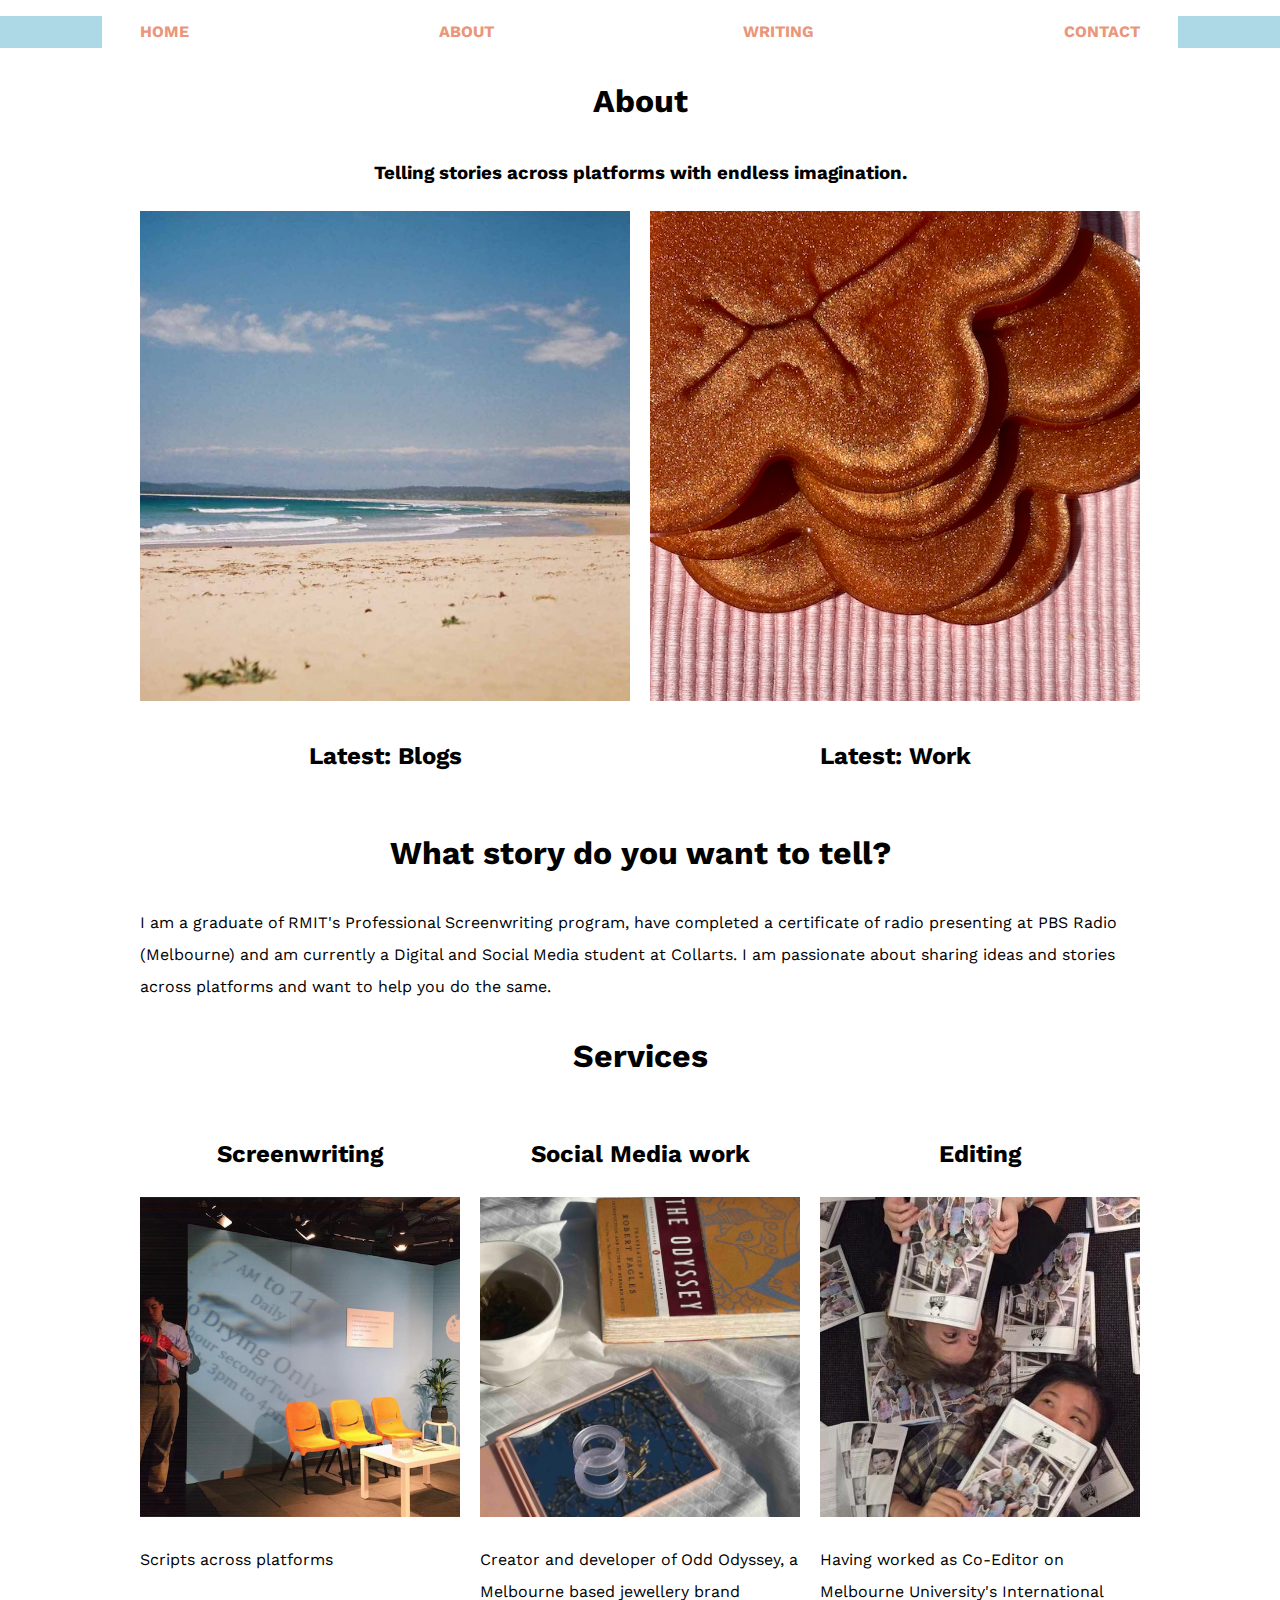
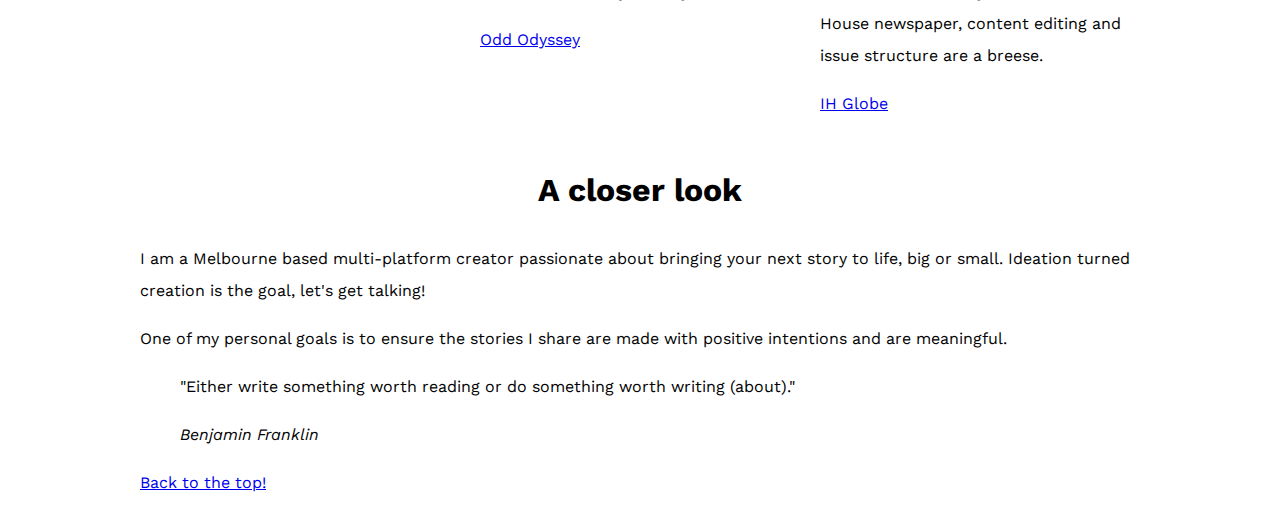
==== about.html @ 519d22ac "Added extra pages! Woohoo!!" ====
<!DOCTYPE html>
<html lang="en">

<head>
  <meta charset="UTF-8">
  <meta http-equiv="X-UA-Compatible" content="IE=edge">
  <meta name="viewport" content="width=device-width, initial-scale=1.0">
  <title>Holly's Style Guide</title>

  <link rel="stylesheet" href="resources/css/style.css">
</head>

<body>

  <header>

    <section class="navigation">

      <button class="nav-prompt">Navigation</button>

      <nav class="layout-wide nav-inner open">
        <ul class="main-nav">
          <li>
            <a href="index.html">Home</a>
          </li>
          <li>
            <a href="about.html">About</a>
          </li>
          <li>
            <a href="writing.html">Writing</a>
          </li>
          <li>
            <a href="contact.html">Contact</a>
          </li>
        </ul>
      </nav>

    </section>

    <section class="layout-wide">

      <h1>About</h1>

    </section>

  </header>
  <section class="layout-wide">
    <h3>Telling stories across platforms with endless imagination. </h3>
  </section>

  </section>
  <main>

    <section class="layout-wide">



      <section class="grid">

        <div>
          <img src="resources/images/Merimbula.jpg" width="auto" alt="Blog post 1">


          <h2>Latest: Blogs</h2>
        </div>

        <div> <img src="resources/images/Coasters.jpeg" width="auto" alt="Odd Odyssey">

          <h2>Latest: Work</h2>

        </div>


      </section>

      <h1>What story do you want to tell?</h1>

      <p>I am a graduate of RMIT's Professional Screenwriting program, have completed a certificate of radio
        presenting at PBS Radio (Melbourne) and am currently a Digital and Social Media student at Collarts. I
        am passionate about sharing ideas and stories across platforms and want to help you do the same.
      </p>

      <h1>Services</h1>

      <section class="grid grid-3">

        <div>
          <h2>Screenwriting</h2>
          <img src="resources/images/ALI-EN.jpeg" width="auto" height="auto" alt="Ali-en set image">
          <p>Scripts across platforms</p>

          <!-- What's the best way to add scripts without copyright/ stealing issues? -->

        </div>
        <div>
          <h2>Social Media work</h2>
          <img src="resources/images/Odd Odyssey shoot.jpg" width="auto" height="auto" alt="Odd Odyssey backyard shoot">
          <p>Creator and developer of Odd Odyssey, a Melbourne based jewellery brand</p>

          <p><a href="https://www.instagram.com/odd_odyssey_/">Odd Odyssey</a></p>
        </div>
        <div>
          <h2>Editing</h2>

          <img src="resources/images/Globe on the floor.jpeg" width="auto" height="auto">
          <p>Having worked as Co-Editor on Melbourne University's International House newspaper, content
            editing and issue structure are a breese.

          <p><a href="https://issuu.com/ihglobe/docs/issue_1_19.09.16">IH Globe</a></p>
        </div>
      </section>


      <h1>A closer look</h1>

      <p>I am a Melbourne based multi-platform creator passionate about bringing your next story to life, big or
        small.
        Ideation turned creation is the goal, let's get talking!</p>
      <!-- Add a a link/ button to the contact page -->

      <p>One of my personal goals is to ensure the stories I share are made with positive intentions and are
        meaningful.</p>

      <blockquote>
        <p>
          "Either write something worth reading or do something worth writing (about)."
        </p>
        <cite>Benjamin Franklin</cite>
      </blockquote>

      <!-- Add a lil picture and/ or a link/ button to the about page -->





      <!-- make this on the right hand side -->
      <p><a href="#">Back to the top!</a></p>

      <p>
       
<script src="resources/js/scripts.js"></script>
---- resources/css/style.css ----
@import url(normalize.css);

@import url('https://fonts.googleapis.com/css2?family=Poppins:wght@300&family=Work+Sans:wght@300&display=swap');

/* -------------------- VARIABLES */

/* -------------------- GLOBAL DEFAULTS */

body {
    background-color: white;
    font-family: 'Poppins', sans-serif;
    font-family: 'Work Sans', sans-serif;
    line-height: 2;
}

img{
    max-width: 100%;
    height: auto;
}

/* -------------------- HEADINGS AND TYPE */

h1 {
    text-align: center;
}

h2 {
    text-align: center;
}

h3 {
    text-align: center;
}
/* -------------------- LAYOUTS */

.layout-wide {
    background-color: white;
    max-width: 1000px;
    margin-left: auto;
    margin-right: auto;
    padding-left: 3%;
    padding-right: 3%;
}


.centre {
    display: block;
    margin-left: auto;
    margin-right: auto;
    height: 15%;
    width: 15%;
}



/* -------------------- HEADER */

/* -------------------- NAVIGATION */

.nav-prompt {
    cursor: pointer;
    background-color: transparent;
    border: none;
    text-align: center;
    width: 100%;
    color: black;
    padding-top: 3%;
    padding-bottom: 3%;
}

.navigation {
    background-color: lightblue;
}

.main-nav {
    list-style: none;
    padding: 0;
}

.main-nav li {
    text-align: center;
    text-transform: uppercase;

}

.main-nav a {
    color: darksalmon;
    font-weight: bold;
    text-decoration: none;

}

/* this is for navigation for mobile view only */

@media screen and (max-width: 800px)  {
    .nav-inner {
        max-height: 0;
        overflow: hidden;
        padding-top: 0;
        padding-bottom: 0;
        overflow: hidden;
        }

    .nav-inner.open {
        max-height: 100vh;
    }
}


/* this is to hide navigation on desktop */



@media screen and (min-width: 800px) {
    
    .nav-prompt {
        display: none;
    }
     .main-nav{
         display: flex;
         justify-content: space-between;
     }
}

/* -------------------- FOOTER */

/* -------------------- MODULES */

.grid {
    display: grid;
}

@media screen and (min-width: 800px) {

    .grid {
        grid-template-columns: 1fr 1fr ;
        gap: 20px;
    }

    .grid-3 {
        grid-template-columns: 1fr 1fr 1fr;
    }
}
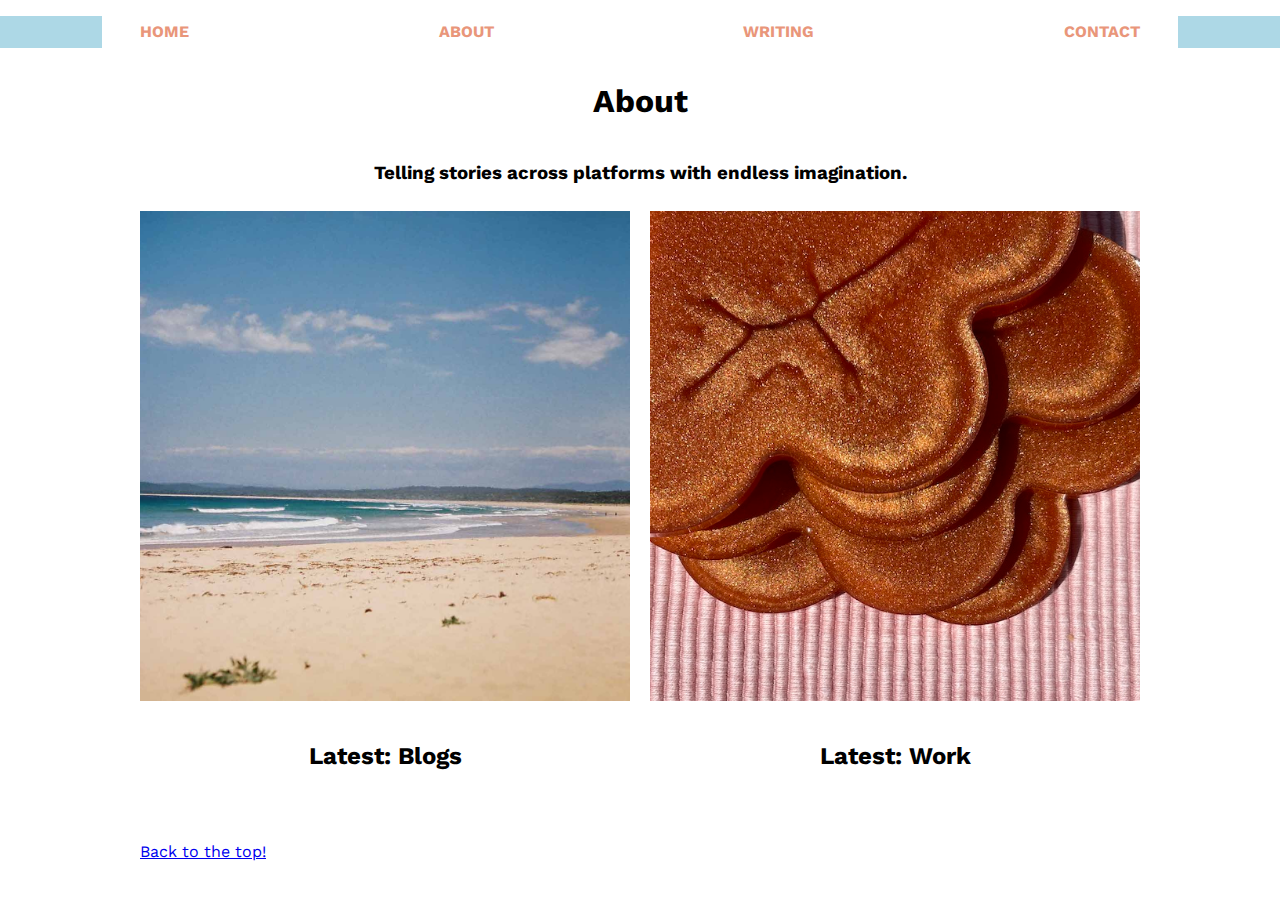
==== commit b74f01e3: "added contact info" ====
--- a/about.html
+++ b/about.html
@@ -71,64 +71,7 @@
         </div>
 
 
-      </section>
-
-      <h1>What story do you want to tell?</h1>
-
-      <p>I am a graduate of RMIT's Professional Screenwriting program, have completed a certificate of radio
-        presenting at PBS Radio (Melbourne) and am currently a Digital and Social Media student at Collarts. I
-        am passionate about sharing ideas and stories across platforms and want to help you do the same.
-      </p>
-
-      <h1>Services</h1>
-
-      <section class="grid grid-3">
-
-        <div>
-          <h2>Screenwriting</h2>
-          <img src="resources/images/ALI-EN.jpeg" width="auto" height="auto" alt="Ali-en set image">
-          <p>Scripts across platforms</p>
-
-          <!-- What's the best way to add scripts without copyright/ stealing issues? -->
-
-        </div>
-        <div>
-          <h2>Social Media work</h2>
-          <img src="resources/images/Odd Odyssey shoot.jpg" width="auto" height="auto" alt="Odd Odyssey backyard shoot">
-          <p>Creator and developer of Odd Odyssey, a Melbourne based jewellery brand</p>
-
-          <p><a href="https://www.instagram.com/odd_odyssey_/">Odd Odyssey</a></p>
-        </div>
-        <div>
-          <h2>Editing</h2>
-
-          <img src="resources/images/Globe on the floor.jpeg" width="auto" height="auto">
-          <p>Having worked as Co-Editor on Melbourne University's International House newspaper, content
-            editing and issue structure are a breese.
-
-          <p><a href="https://issuu.com/ihglobe/docs/issue_1_19.09.16">IH Globe</a></p>
-        </div>
-      </section>
-
-
-      <h1>A closer look</h1>
-
-      <p>I am a Melbourne based multi-platform creator passionate about bringing your next story to life, big or
-        small.
-        Ideation turned creation is the goal, let's get talking!</p>
-      <!-- Add a a link/ button to the contact page -->
-
-      <p>One of my personal goals is to ensure the stories I share are made with positive intentions and are
-        meaningful.</p>
-
-      <blockquote>
-        <p>
-          "Either write something worth reading or do something worth writing (about)."
-        </p>
-        <cite>Benjamin Franklin</cite>
-      </blockquote>
-
-      <!-- Add a lil picture and/ or a link/ button to the about page -->
+   
 
 
 
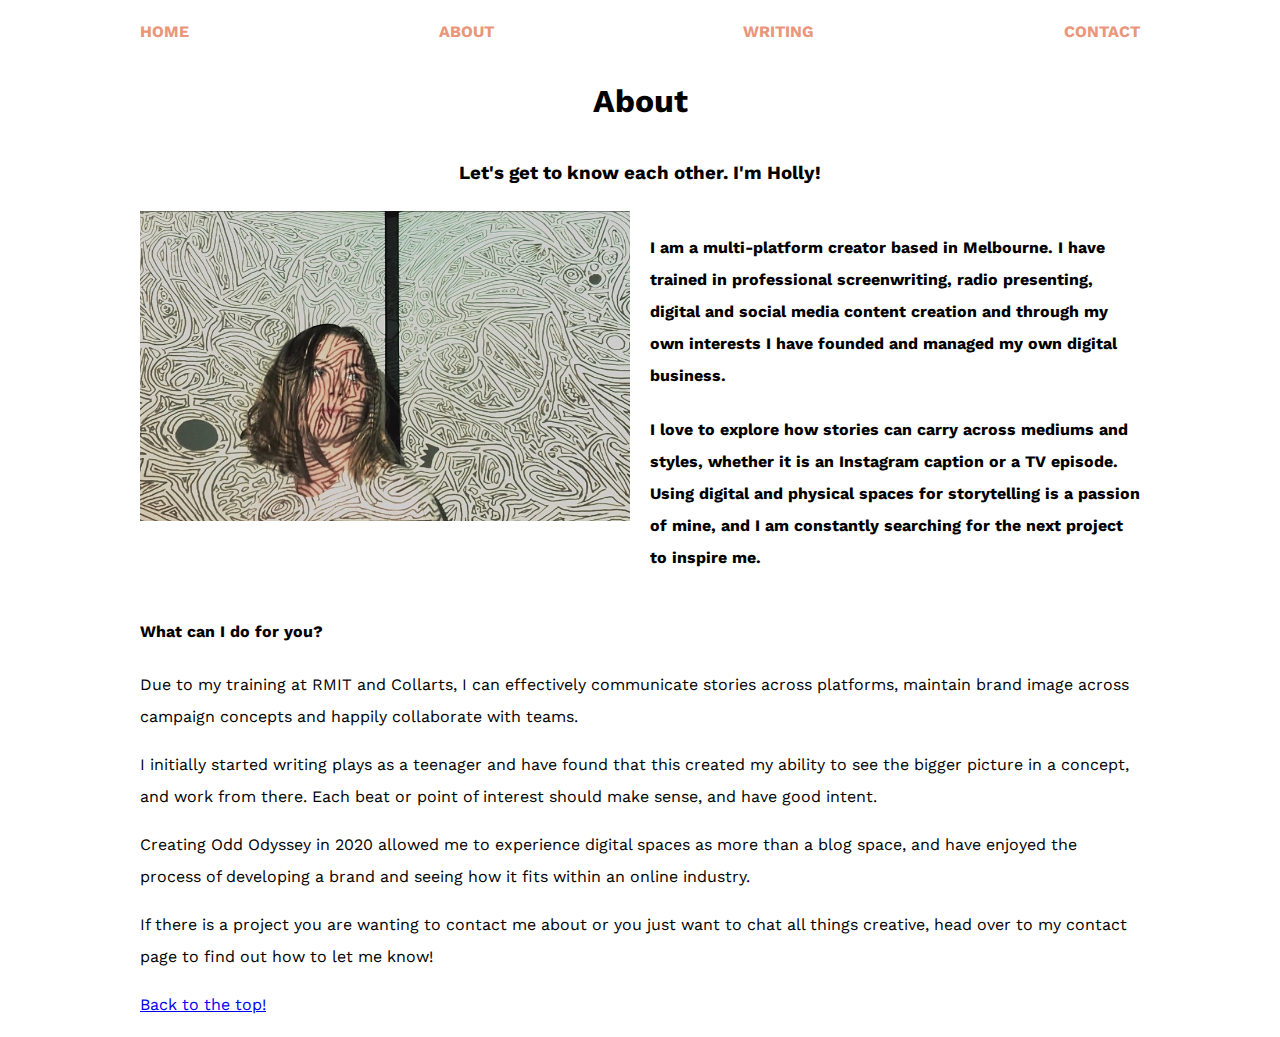
==== commit a11275ca: "Updated info on pages and added links to blogs and social media" ====
--- a/about.html
+++ b/about.html
@@ -45,7 +45,7 @@
 
   </header>
   <section class="layout-wide">
-    <h3>Telling stories across platforms with endless imagination. </h3>
+    <h3>Let's get to know each other. I'm Holly! </h3>
   </section>
 
   </section>
@@ -58,28 +58,43 @@
       <section class="grid">
 
         <div>
-          <img src="resources/images/Merimbula.jpg" width="auto" alt="Blog post 1">
-
-
-          <h2>Latest: Blogs</h2>
+          <img src="resources/images/Contemporary art assignment image.jpg" width="auto"
+            alt="Contemporary Art image of me">
         </div>
 
-        <div> <img src="resources/images/Coasters.jpeg" width="auto" alt="Odd Odyssey">
+        <div>
 
-          <h2>Latest: Work</h2>
+          <h4>I am a multi-platform creator based in Melbourne. I have trained in professional screenwriting, radio
+            presenting, digital and social media content creation and through my own interests I have founded and
+            managed my own digital business. </h4>
+
+          <h4>I love to explore how stories can carry across mediums and styles, whether
+            it is an Instagram caption or a TV episode. Using digital and physical spaces for storytelling is a passion
+            of mine, and I am constantly searching for the next project to inspire me. </h4>
 
         </div>
 
+      </section>
 
-   
+      <h4>What can I do for you?</h4>
+
+      <p>Due to my training at RMIT and Collarts, I can effectively communicate stories across platforms, maintain brand
+        image across campaign concepts and happily collaborate with teams. </p>
+
+      <p>I initially started writing plays as a teenager and have found that this created my ability to see the bigger
+        picture in a concept, and work from there. Each beat or point of interest should make sense, and have good
+        intent.</p>
+
+      <p>Creating Odd Odyssey in 2020 allowed me to experience digital spaces as more than a blog space, and have
+        enjoyed the
+        process of developing a brand and seeing how it fits within an online industry. </p>
+
+      <p>If there is a project you are wanting to contact me about or you just want to chat all things creative, head
+        over to my contact page to find out how to let me know!</p>
 
 
-
-
-
-      <!-- make this on the right hand side -->
       <p><a href="#">Back to the top!</a></p>
 
       <p>
-       
-<script src="resources/js/scripts.js"></script>+
+        <script src="resources/js/scripts.js"></script>--- a/resources/css/style.css
+++ b/resources/css/style.css
@@ -69,7 +69,7 @@
 }
 
 .navigation {
-    background-color: lightblue;
+    background-color: white;
 }
 
 .main-nav {
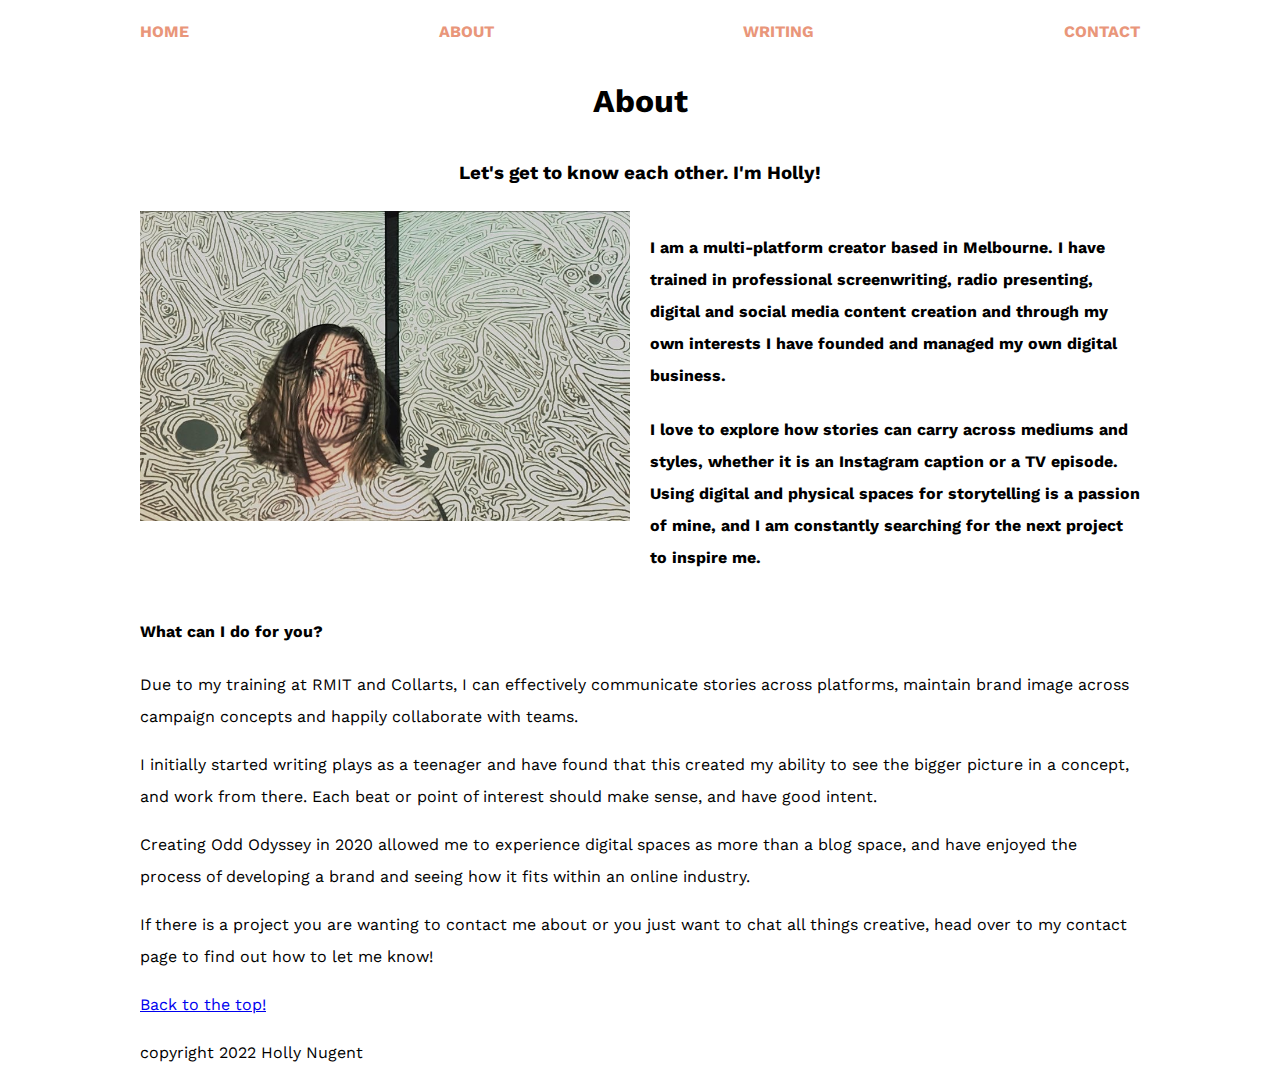
==== commit 1f6ac001: "added more structure to additional pages" ====
--- a/about.html
+++ b/about.html
@@ -93,8 +93,12 @@
         over to my contact page to find out how to let me know!</p>
 
 
-      <p><a href="#">Back to the top!</a></p>
+        <footer>
 
-      <p>
+          <p><a href="#">Back to the top!</a></p>
+  
+          <p> copyright 2022 Holly Nugent</p>
+  
+        </footer>
 
         <script src="resources/js/scripts.js"></script>--- a/resources/css/style.css
+++ b/resources/css/style.css
@@ -140,4 +140,9 @@
     .grid-3 {
         grid-template-columns: 1fr 1fr 1fr;
     }
+
+    .grid-6 {
+        grid-template-columns: 1fr 1fr 1fr 1fr 1fr 1fr;
+        gap: 20px;
+    }
 }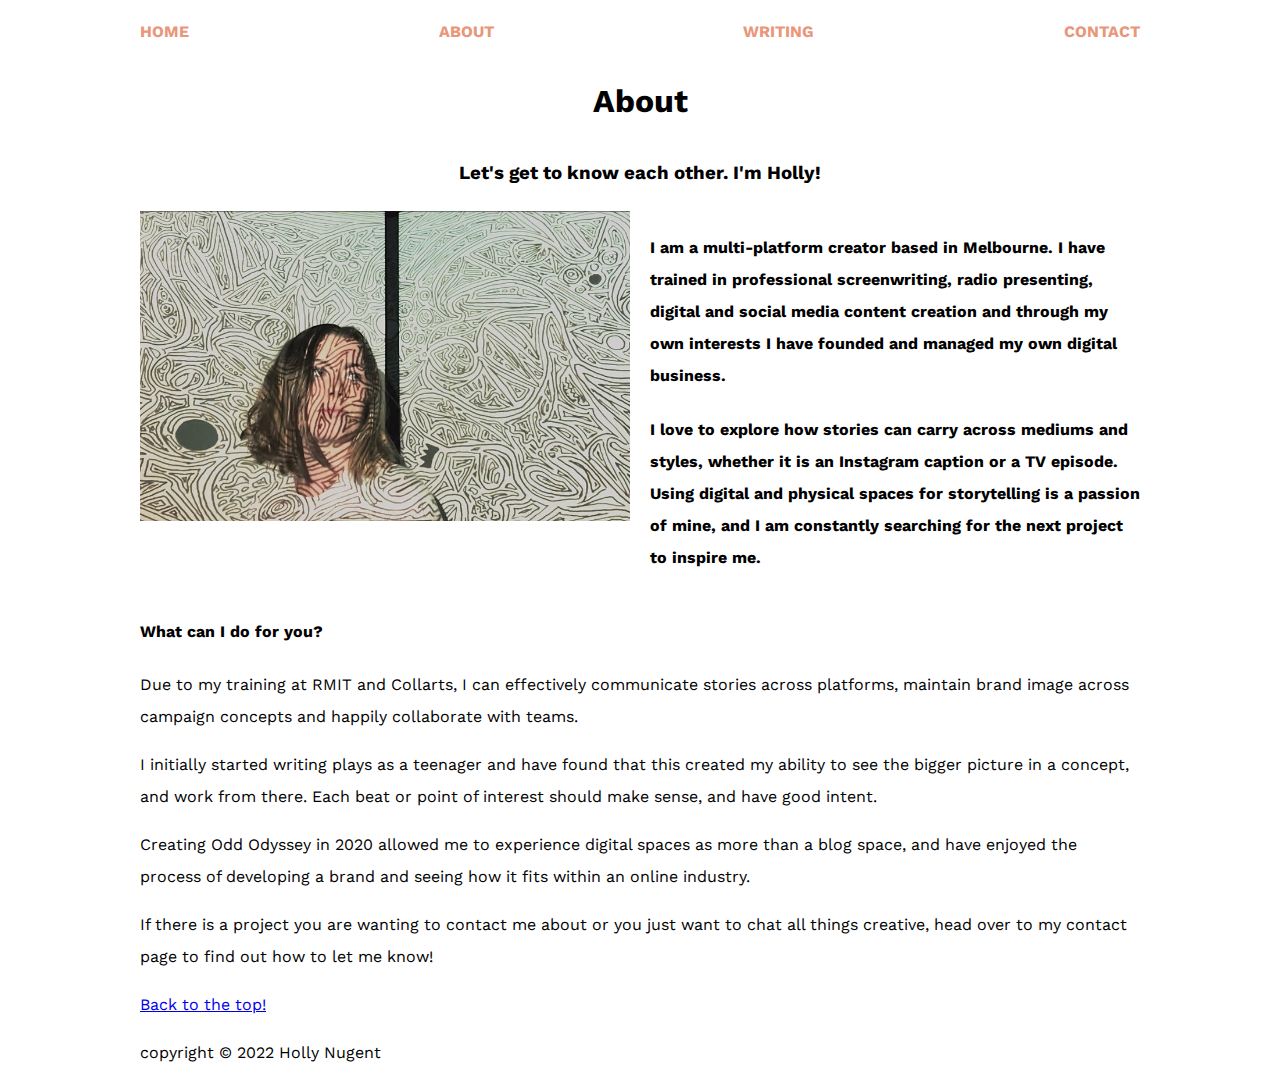
==== commit 409580d2: "Copyright symbol added" ====
--- a/about.html
+++ b/about.html
@@ -97,7 +97,7 @@
 
           <p><a href="#">Back to the top!</a></p>
   
-          <p> copyright 2022 Holly Nugent</p>
+          <p> copyright &copy 2022 Holly Nugent</p>
   
         </footer>
 
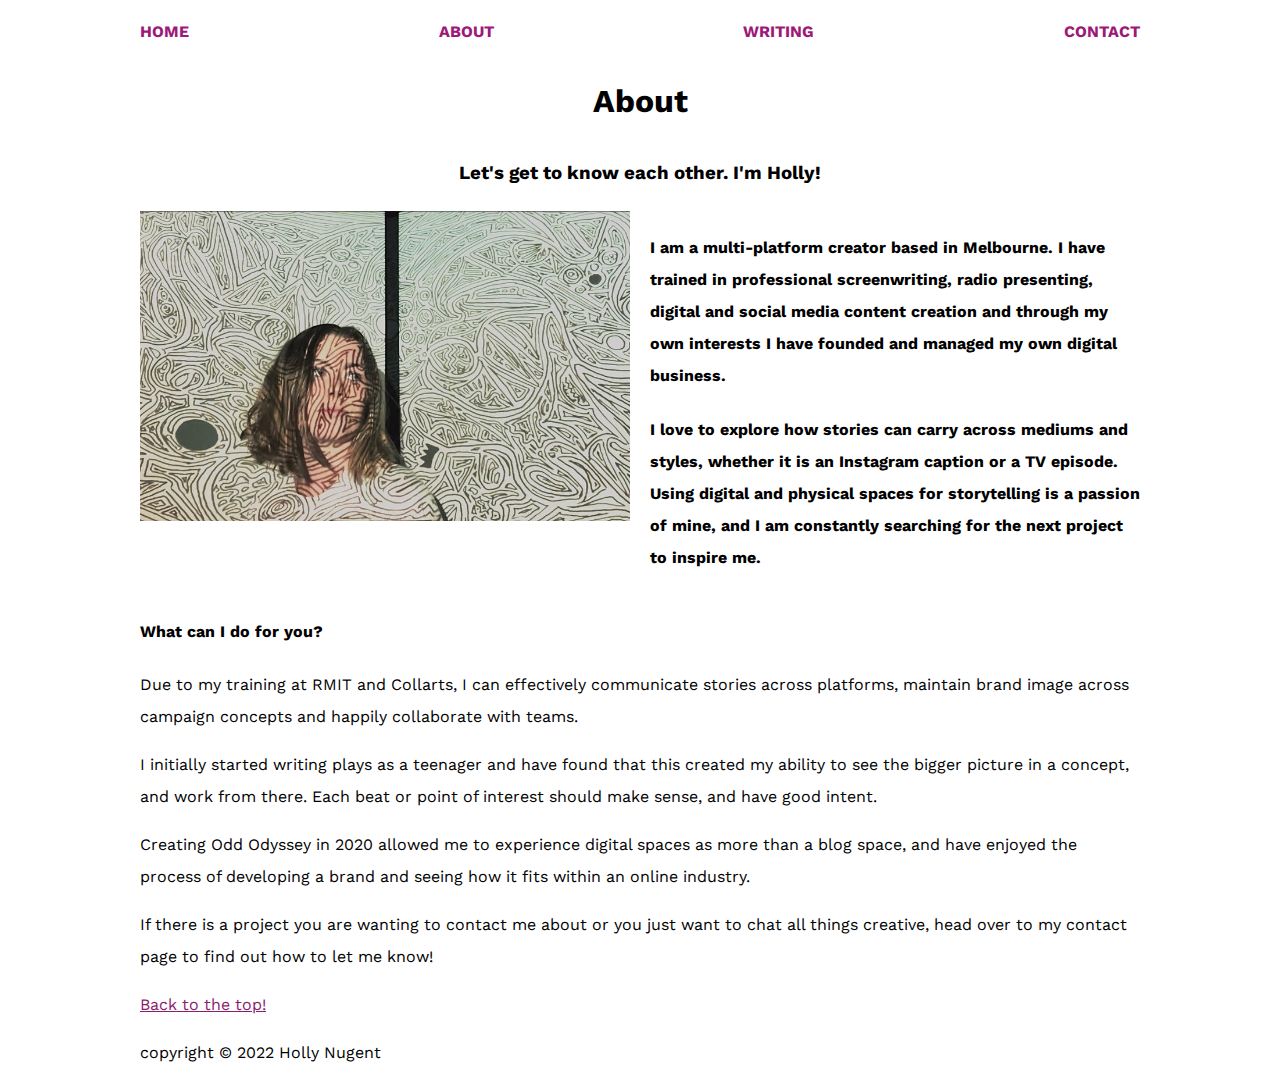
==== commit ad547107: "nav update" ====
--- a/about.html
+++ b/about.html
@@ -18,7 +18,7 @@
 
       <button class="nav-prompt">Navigation</button>
 
-      <nav class="layout-wide nav-inner open">
+      <nav class="layout-wide nav-inner">
         <ul class="main-nav">
           <li>
             <a href="index.html">Home</a>
@@ -27,7 +27,7 @@
             <a href="about.html">About</a>
           </li>
           <li>
-            <a href="writing.html">Writing</a>
+            <a href="Projects.html">Writing</a>
           </li>
           <li>
             <a href="contact.html">Contact</a>
--- a/resources/css/style.css
+++ b/resources/css/style.css
@@ -16,6 +16,10 @@
 img{
     max-width: 100%;
     height: auto;
+}
+
+a {
+    color: #8c1c6c;
 }
 
 /* -------------------- HEADINGS AND TYPE */
@@ -84,7 +88,7 @@
 }
 
 .main-nav a {
-    color: darksalmon;
+    color: #9d1977;
     font-weight: bold;
     text-decoration: none;
 
